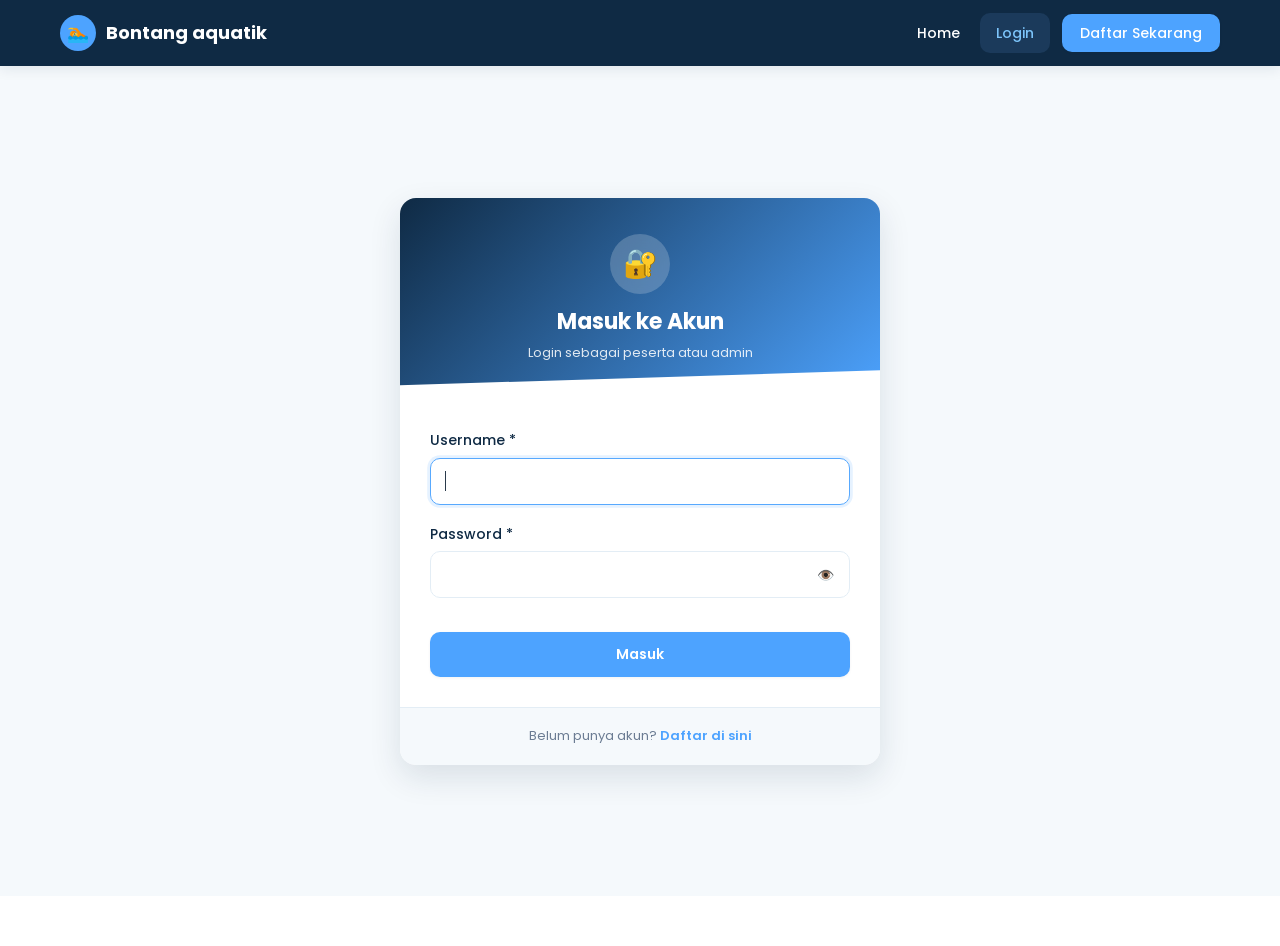
==== admin.html @ ef6389ed "initial commit" ====
<!DOCTYPE html>
<html lang="id">
<head>
  <meta charset="UTF-8">
  <meta name="viewport" content="width=device-width, initial-scale=1.0">
  <title>Admin Panel - Bontang aquatik</title>
  <link rel="stylesheet" href="assets/css/global.css">
  <link rel="stylesheet" href="assets/css/navbar.css">
  <link rel="stylesheet" href="assets/css/admin.css">
</head>
<body>

  <div class="admin-dashboard">
    <div class="container">
      <div class="admin-header">
        <div>
          <h1>🛡️ Admin Panel</h1>
          <p>Selamat datang, <span id="admin-username">Admin</span></p>
        </div>
        <button class="btn btn-secondary btn-sm" id="btn-refresh">🔄 Refresh Data</button>
      </div>

      <div class="admin-stats">
        <div class="admin-stat">
          <div class="icon-bg blue">👥</div>
          <div>
            <div class="stat-label">Total Peserta</div>
            <div class="stat-value" id="stat-total-peserta">0</div>
          </div>
        </div>
        <div class="admin-stat">
          <div class="icon-bg green">✅</div>
          <div>
            <div class="stat-label">Peserta Aktif</div>
            <div class="stat-value" id="stat-aktif-peserta">0</div>
          </div>
        </div>
        <div class="admin-stat">
          <div class="icon-bg orange">📅</div>
          <div>
            <div class="stat-label">Total Jadwal</div>
            <div class="stat-value" id="stat-total-jadwal">0</div>
          </div>
        </div>
        <div class="admin-stat">
          <div class="icon-bg purple">📊</div>
          <div>
            <div class="stat-label">Total Kehadiran</div>
            <div class="stat-value" id="stat-total-kehadiran">0</div>
          </div>
        </div>
      </div>

      <div class="tabs">
        <button class="tab-btn active" data-tab="peserta">👥 Data Peserta</button>
        <button class="tab-btn" data-tab="jadwal">📅 Jadwal Pelatihan</button>
        <button class="tab-btn" data-tab="kehadiran">📊 Data Kehadiran</button>
      </div>

      <!-- TAB PESERTA -->
      <div class="tab-content active" id="tab-peserta">
        <div class="toolbar">
          <div class="toolbar-left">
            <input type="text" id="search-peserta" class="search-input" placeholder="🔍 Cari nama, username, atau kelas...">
          </div>
          <div class="text-muted" style="font-size:13px;">
            Klik tombol ✏️ untuk konfirmasi pendaftaran (kelas, tanggal, pembayaran)
          </div>
        </div>
        <div class="table-wrapper">
          <table class="table">
            <thead>
              <tr>
                <th>ID</th>
                <th>Nama Lengkap</th>
                <th>Username</th>
                <th>WhatsApp</th>
                <th>Kelas</th>
                <th>Tgl Mulai</th>
                <th>Tgl Akhir</th>
                <th>Pembayaran</th>
                <th>Hadir</th>
                <th>Persentase</th>
                <th>Aksi</th>
              </tr>
            </thead>
            <tbody id="tbody-peserta">
              <tr><td colspan="11" style="text-align:center;padding:30px;">Memuat...</td></tr>
            </tbody>
          </table>
        </div>
      </div>

      <!-- TAB JADWAL -->
      <div class="tab-content" id="tab-jadwal">
        <div class="toolbar">
          <div class="toolbar-left">
            <input type="text" id="search-jadwal" class="search-input" placeholder="🔍 Cari kelas, lokasi, status...">
          </div>
          <button class="btn btn-primary btn-sm" id="btn-add-jadwal">➕ Tambah Jadwal</button>
        </div>
        <div class="table-wrapper">
          <table class="table">
            <thead>
              <tr>
                <th>Tanggal</th>
                <th>Pukul</th>
                <th>Kelas</th>
                <th>Lokasi</th>
                <th>Status</th>
                <th>ID Pelatih</th>
                <th>Aksi</th>
              </tr>
            </thead>
            <tbody id="tbody-jadwal">
              <tr><td colspan="7" style="text-align:center;padding:30px;">Memuat...</td></tr>
            </tbody>
          </table>
        </div>
      </div>

      <!-- TAB KEHADIRAN -->
      <div class="tab-content" id="tab-kehadiran">
        <div class="toolbar">
          <div class="toolbar-left">
            <select id="filter-periode" class="filter-select">
              <option value="all">Semua Periode</option>
              <option value="minggu">Minggu Ini</option>
              <option value="bulan">Bulan Ini</option>
              <option value="tahun">Tahun Ini</option>
            </select>
          </div>
        </div>
        <div class="table-wrapper">
          <table class="table">
            <thead>
              <tr>
                <th>Tanggal</th>
                <th>Pukul</th>
                <th>Nama Peserta</th>
                <th>Kelas</th>
                <th>Lokasi</th>
                <th>Status</th>
                <th>Aksi</th>
              </tr>
            </thead>
            <tbody id="tbody-kehadiran">
              <tr><td colspan="7" style="text-align:center;padding:30px;">Memuat...</td></tr>
            </tbody>
          </table>
        </div>
      </div>

    </div>
  </div>

  <script src="assets/js/config.js"></script>
  <script src="assets/js/utils.js"></script>
  <script src="assets/js/auth.js"></script>
  <script src="assets/js/api.js"></script>
  <script src="assets/js/admin.js"></script>
</body>
</html>
---- assets/css/global.css ----
/* ================== GLOBAL STYLES ================== */
@import url('https://fonts.googleapis.com/css2?family=Poppins:wght@300;400;500;600;700;800&display=swap');

:root {
  /* Brand colors */
  --color-primary-dark: #0F2A44;
  --color-primary-mid: #1B3A5B;
  --color-accent: #4DA3FF;
  --color-accent-hover: #3C8CE0;
  --color-accent-soft: #7CC4FA;

  /* Backgrounds */
  --color-bg: #FFFFFF;
  --color-bg-section: #F5F9FC;
  --color-border: #E3EDF5;
  --color-border-hover: #D4E4F0;
  --color-disabled: #C9D6E2;

  /* Text */
  --color-text-main: #2A3A4B;
  --color-text-secondary: #6B7C93;
  --color-text-heading: #0F2A44;
  --color-text-on-dark: #FFFFFF;

  /* Status */
  --color-success: #16a34a;
  --color-warning: #f59e0b;
  --color-danger: #dc2626;

  /* Shadows */
  --shadow-sm: 0 1px 3px rgba(15, 42, 68, 0.06);
  --shadow-md: 0 4px 12px rgba(15, 42, 68, 0.08);
  --shadow-lg: 0 12px 32px rgba(15, 42, 68, 0.12);

  /* Radius */
  --radius-sm: 6px;
  --radius-md: 10px;
  --radius-lg: 16px;

  /* Transition */
  --transition: all 0.25s ease;
}

* { box-sizing: border-box; margin: 0; padding: 0; }

html { scroll-behavior: smooth; }

body {
  font-family: 'Poppins', sans-serif;
  background: var(--color-bg);
  color: var(--color-text-main);
  line-height: 1.6;
  font-size: 15px;
}

h1, h2, h3, h4, h5, h6 {
  color: var(--color-text-heading);
  font-weight: 700;
  line-height: 1.3;
}

a { color: var(--color-accent); text-decoration: none; transition: var(--transition); }
a:hover { color: var(--color-accent-hover); }

img { max-width: 100%; display: block; }

.container {
  max-width: 1200px;
  margin: 0 auto;
  padding: 0 20px;
}

/* ================== BUTTONS ================== */
.btn {
  display: inline-flex;
  align-items: center;
  justify-content: center;
  gap: 8px;
  padding: 12px 24px;
  border: none;
  border-radius: var(--radius-md);
  font-family: inherit;
  font-size: 14px;
  font-weight: 600;
  cursor: pointer;
  transition: var(--transition);
  white-space: nowrap;
}
.btn:focus-visible { outline: 3px solid var(--color-accent-soft); outline-offset: 2px; }
.btn:disabled { background: var(--color-disabled); color: #fff; cursor: not-allowed; }

.btn-primary {
  background: var(--color-accent);
  color: #fff;
  box-shadow: var(--shadow-sm);
}
.btn-primary:hover:not(:disabled) {
  background: var(--color-accent-hover);
  transform: translateY(-1px);
  box-shadow: var(--shadow-md);
}

.btn-secondary {
  background: var(--color-border);
  color: var(--color-primary-dark);
}
.btn-secondary:hover:not(:disabled) { background: var(--color-border-hover); }

.btn-danger { background: var(--color-danger); color: #fff; }
.btn-danger:hover:not(:disabled) { background: #b91c1c; }

.btn-success { background: var(--color-success); color: #fff; }
.btn-success:hover:not(:disabled) { background: #15803d; }

.btn-sm { padding: 6px 14px; font-size: 12px; }
.btn-block { width: 100%; }

/* ================== FORM ================== */
.form-group { margin-bottom: 18px; }
.form-group label {
  display: block;
  margin-bottom: 6px;
  font-weight: 500;
  color: var(--color-text-heading);
  font-size: 14px;
}

.form-control {
  width: 100%;
  padding: 12px 14px;
  border: 1.5px solid var(--color-border);
  border-radius: var(--radius-md);
  font-family: inherit;
  font-size: 14px;
  color: var(--color-text-main);
  background: #fff;
  transition: var(--transition);
}
.form-control:focus {
  outline: none;
  border-color: var(--color-accent);
  box-shadow: 0 0 0 3px rgba(77, 163, 255, 0.15);
}
.form-control:disabled {
  background: var(--color-bg-section);
  color: var(--color-text-secondary);
  cursor: not-allowed;
}

select.form-control { cursor: pointer; }

/* ================== CARDS ================== */
.card {
  background: #fff;
  border: 1px solid var(--color-border);
  border-radius: var(--radius-lg);
  padding: 24px;
  transition: var(--transition);
}
.card:hover { box-shadow: var(--shadow-md); }

/* ================== BADGE ================== */
.badge {
  display: inline-block;
  padding: 4px 10px;
  border-radius: 999px;
  font-size: 11px;
  font-weight: 600;
  text-transform: uppercase;
  letter-spacing: 0.5px;
}
.badge-success { background: #dcfce7; color: #166534; }
.badge-warning { background: #fef3c7; color: #92400e; }
.badge-danger { background: #fee2e2; color: #991b1b; }
.badge-info { background: #dbeafe; color: #1e40af; }

/* ================== TABLE ================== */
.table-wrapper {
  overflow-x: auto;
  background: #fff;
  border: 1px solid var(--color-border);
  border-radius: var(--radius-lg);
}
.table {
  width: 100%;
  border-collapse: collapse;
  font-size: 13px;
}
.table th, .table td {
  padding: 12px 14px;
  text-align: left;
  border-bottom: 1px solid var(--color-border);
}
.table th {
  background: var(--color-bg-section);
  color: var(--color-text-heading);
  font-weight: 600;
  position: sticky;
  top: 0;
  white-space: nowrap;
}
.table tbody tr { transition: var(--transition); }
.table tbody tr:hover { background: var(--color-bg-section); }

/* ================== NOTIFICATION ================== */
#notif-container {
  position: fixed;
  top: 90px;
  right: 20px;
  z-index: 9999;
  display: flex;
  flex-direction: column;
  gap: 10px;
  max-width: 360px;
}
.notif {
  padding: 14px 18px;
  border-radius: var(--radius-md);
  background: #fff;
  box-shadow: var(--shadow-lg);
  border-left: 4px solid var(--color-accent);
  font-size: 14px;
  animation: slideIn 0.3s ease;
}
.notif.success { border-left-color: var(--color-success); }
.notif.error { border-left-color: var(--color-danger); }
.notif.warning { border-left-color: var(--color-warning); }
@keyframes slideIn {
  from { transform: translateX(120%); opacity: 0; }
  to { transform: translateX(0); opacity: 1; }
}
.notif.fadeout { animation: fadeOut 0.3s ease forwards; }
@keyframes fadeOut {
  to { transform: translateX(120%); opacity: 0; }
}

/* ================== LOADING ================== */
.loader-overlay {
  position: fixed;
  inset: 0;
  background: rgba(15, 42, 68, 0.4);
  backdrop-filter: blur(2px);
  display: none;
  align-items: center;
  justify-content: center;
  z-index: 10000;
}
.loader-overlay.active { display: flex; }
.spinner {
  width: 48px;
  height: 48px;
  border: 4px solid #fff;
  border-top-color: var(--color-accent);
  border-radius: 50%;
  animation: spin 0.8s linear infinite;
}
@keyframes spin { to { transform: rotate(360deg); } }

/* ================== MODAL ================== */
.modal-backdrop {
  position: fixed;
  inset: 0;
  background: rgba(15, 42, 68, 0.5);
  display: none;
  align-items: center;
  justify-content: center;
  z-index: 9998;
  padding: 20px;
}
.modal-backdrop.active { display: flex; animation: fadeIn 0.2s ease; }
@keyframes fadeIn { from { opacity: 0; } to { opacity: 1; } }
.modal {
  background: #fff;
  border-radius: var(--radius-lg);
  width: 100%;
  max-width: 540px;
  max-height: 90vh;
  overflow-y: auto;
  animation: slideUp 0.3s ease;
}
@keyframes slideUp {
  from { transform: translateY(30px); opacity: 0; }
  to { transform: translateY(0); opacity: 1; }
}
.modal-header {
  padding: 20px 24px;
  border-bottom: 1px solid var(--color-border);
  display: flex;
  justify-content: space-between;
  align-items: center;
}
.modal-header h3 { font-size: 18px; }
.modal-close {
  background: none;
  border: none;
  font-size: 24px;
  cursor: pointer;
  color: var(--color-text-secondary);
  line-height: 1;
}
.modal-body { padding: 24px; }
.modal-footer {
  padding: 16px 24px;
  border-top: 1px solid var(--color-border);
  display: flex;
  justify-content: flex-end;
  gap: 10px;
}

/* ================== UTILITIES ================== */
.text-center { text-align: center; }
.text-muted { color: var(--color-text-secondary); }
.mt-1 { margin-top: 8px; } .mt-2 { margin-top: 16px; } .mt-3 { margin-top: 24px; } .mt-4 { margin-top: 32px; }
.mb-1 { margin-bottom: 8px; } .mb-2 { margin-bottom: 16px; } .mb-3 { margin-bottom: 24px; } .mb-4 { margin-bottom: 32px; }
.flex { display: flex; }
.flex-between { display: flex; justify-content: space-between; align-items: center; }
.gap-1 { gap: 8px; } .gap-2 { gap: 16px; } .gap-3 { gap: 24px; }
.hidden { display: none !important; }

/* ================== RESPONSIVE ================== */
@media (max-width: 768px) {
  .container { padding: 0 16px; }
  .card { padding: 18px; }
  .modal-body { padding: 18px; }
  body { font-size: 14px; }
  .table th, .table td { padding: 10px; font-size: 12px; }
}
---- assets/css/navbar.css ----
/* ================== NAVBAR ================== */
.navbar {
  position: sticky;
  top: 0;
  z-index: 100;
  background: var(--color-primary-dark);
  color: var(--color-text-on-dark);
  box-shadow: var(--shadow-md);
}

.navbar-inner {
  max-width: 1200px;
  margin: 0 auto;
  padding: 14px 20px;
  display: flex;
  align-items: center;
  justify-content: space-between;
}

.navbar-brand {
  display: flex;
  align-items: center;
  gap: 10px;
  color: #fff;
  font-weight: 700;
  font-size: 18px;
}
.navbar-brand:hover { color: var(--color-accent-soft); }

.navbar-brand-logo {
  width: 36px;
  height: 36px;
  background: var(--color-accent);
  border-radius: 50%;
  display: flex;
  align-items: center;
  justify-content: center;
  font-size: 18px;
}

.navbar-menu {
  display: flex;
  list-style: none;
  gap: 4px;
  align-items: center;
}

.navbar-menu a {
  color: #fff;
  padding: 10px 16px;
  border-radius: var(--radius-md);
  font-size: 14px;
  font-weight: 500;
  transition: var(--transition);
}
.navbar-menu a:hover,
.navbar-menu a.active {
  background: var(--color-primary-mid);
  color: var(--color-accent-soft);
}

.navbar-menu .btn {
  padding: 8px 18px;
  margin-left: 8px;
}

.navbar-toggle {
  display: none;
  background: none;
  border: none;
  color: #fff;
  font-size: 24px;
  cursor: pointer;
  padding: 6px;
}

.user-info {
  display: flex;
  align-items: center;
  gap: 10px;
  color: #fff;
  font-size: 13px;
  padding: 6px 14px;
  background: var(--color-primary-mid);
  border-radius: var(--radius-md);
}
.user-info span { font-weight: 500; }

@media (max-width: 768px) {
  .navbar-toggle { display: block; }
  .navbar-menu {
    display: none;
    position: absolute;
    top: 100%;
    left: 0;
    right: 0;
    flex-direction: column;
    background: var(--color-primary-dark);
    padding: 12px;
    gap: 4px;
    border-top: 1px solid var(--color-primary-mid);
  }
  .navbar-menu.show { display: flex; }
  .navbar-menu a, .navbar-menu .btn { width: 100%; text-align: left; margin: 0; }
  .user-info { width: 100%; justify-content: space-between; }
}

/* ================== FOOTER ================== */
.footer {
  background: var(--color-primary-dark);
  color: #cbd5e1;
  padding: 50px 0 20px;
  margin-top: 80px;
}
.footer-grid {
  display: grid;
  grid-template-columns: 2fr 1fr 1fr;
  gap: 40px;
  margin-bottom: 30px;
}
.footer h4 {
  color: #fff;
  font-size: 14px;
  margin-bottom: 14px;
  text-transform: uppercase;
  letter-spacing: 1px;
}
.footer p, .footer a { color: #cbd5e1; font-size: 13px; line-height: 1.8; }
.footer a:hover { color: var(--color-accent-soft); }
.footer ul { list-style: none; }
.footer-bottom {
  border-top: 1px solid var(--color-primary-mid);
  padding-top: 20px;
  text-align: center;
  font-size: 12px;
  color: #94a3b8;
}
@media (max-width: 768px) {
  .footer-grid { grid-template-columns: 1fr; gap: 24px; }
}
---- assets/css/admin.css ----
/* ================== DASHBOARD ADMIN ================== */
.admin-dashboard {
  min-height: calc(100vh - 70px);
  background: var(--color-bg-section);
  padding: 30px 0 60px;
}

.admin-header {
  background: linear-gradient(135deg, #0F2A44 0%, #1B3A5B 100%);
  color: #fff;
  padding: 26px;
  border-radius: var(--radius-lg);
  margin-bottom: 24px;
  display: flex;
  justify-content: space-between;
  align-items: center;
  flex-wrap: wrap;
  gap: 16px;
}
.admin-header h1 {
  color: #fff;
  font-size: 22px;
  margin-bottom: 4px;
}
.admin-header p { color: rgba(255, 255, 255, 0.8); font-size: 14px; }

/* Tabs */
.tabs {
  display: flex;
  gap: 4px;
  background: #fff;
  padding: 6px;
  border-radius: var(--radius-md);
  border: 1px solid var(--color-border);
  margin-bottom: 24px;
  overflow-x: auto;
}
.tab-btn {
  flex: 1;
  padding: 10px 18px;
  border: none;
  background: transparent;
  color: var(--color-text-secondary);
  font-family: inherit;
  font-size: 14px;
  font-weight: 600;
  border-radius: var(--radius-sm);
  cursor: pointer;
  transition: var(--transition);
  white-space: nowrap;
}
.tab-btn:hover { background: var(--color-bg-section); }
.tab-btn.active {
  background: var(--color-accent);
  color: #fff;
}

.tab-content { display: none; }
.tab-content.active { display: block; animation: fadeIn 0.3s ease; }

/* Toolbar */
.toolbar {
  display: flex;
  justify-content: space-between;
  align-items: center;
  flex-wrap: wrap;
  gap: 14px;
  margin-bottom: 18px;
}
.toolbar-left {
  display: flex;
  gap: 10px;
  align-items: center;
  flex-wrap: wrap;
}
.search-input {
  padding: 9px 14px;
  border: 1.5px solid var(--color-border);
  border-radius: var(--radius-md);
  font-family: inherit;
  font-size: 13px;
  min-width: 240px;
}
.search-input:focus {
  outline: none;
  border-color: var(--color-accent);
}

.filter-select {
  padding: 9px 14px;
  border: 1.5px solid var(--color-border);
  border-radius: var(--radius-md);
  font-family: inherit;
  font-size: 13px;
  background: #fff;
  cursor: pointer;
}

/* Action buttons in table */
.action-btns {
  display: flex;
  gap: 6px;
}
.icon-btn {
  width: 30px;
  height: 30px;
  border: none;
  border-radius: 6px;
  cursor: pointer;
  display: inline-flex;
  align-items: center;
  justify-content: center;
  font-size: 14px;
  transition: var(--transition);
}
.icon-btn.edit { background: #dbeafe; color: #1e40af; }
.icon-btn.edit:hover { background: #bfdbfe; }
.icon-btn.delete { background: #fee2e2; color: #991b1b; }
.icon-btn.delete:hover { background: #fecaca; }

/* Persentase bar di tabel */
.persen-cell {
  display: flex;
  align-items: center;
  gap: 8px;
  min-width: 110px;
}
.persen-bar {
  flex: 1;
  height: 6px;
  background: var(--color-border);
  border-radius: 999px;
  overflow: hidden;
}
.persen-fill {
  height: 100%;
  border-radius: 999px;
}
.persen-fill.high { background: var(--color-success); }
.persen-fill.mid { background: var(--color-warning); }
.persen-fill.low { background: var(--color-danger); }
.persen-text { font-size: 12px; font-weight: 600; min-width: 36px; }

/* Stats untuk admin */
.admin-stats {
  display: grid;
  grid-template-columns: repeat(4, 1fr);
  gap: 16px;
  margin-bottom: 24px;
}
.admin-stat {
  background: #fff;
  border: 1px solid var(--color-border);
  border-radius: var(--radius-md);
  padding: 18px;
  display: flex;
  align-items: center;
  gap: 14px;
}
.admin-stat .icon-bg {
  width: 48px;
  height: 48px;
  border-radius: 12px;
  display: flex;
  align-items: center;
  justify-content: center;
  font-size: 22px;
}
.admin-stat .icon-bg.blue { background: rgba(77, 163, 255, 0.15); color: var(--color-accent); }
.admin-stat .icon-bg.green { background: rgba(22, 163, 74, 0.15); color: var(--color-success); }
.admin-stat .icon-bg.orange { background: rgba(245, 158, 11, 0.15); color: var(--color-warning); }
.admin-stat .icon-bg.purple { background: rgba(147, 51, 234, 0.15); color: #9333ea; }
.admin-stat .stat-label { font-size: 12px; color: var(--color-text-secondary); }
.admin-stat .stat-value { font-size: 22px; font-weight: 700; color: var(--color-text-heading); }

@media (max-width: 768px) {
  .admin-stats { grid-template-columns: repeat(2, 1fr); }
  .toolbar { flex-direction: column; align-items: stretch; }
  .search-input { min-width: 0; width: 100%; }
}
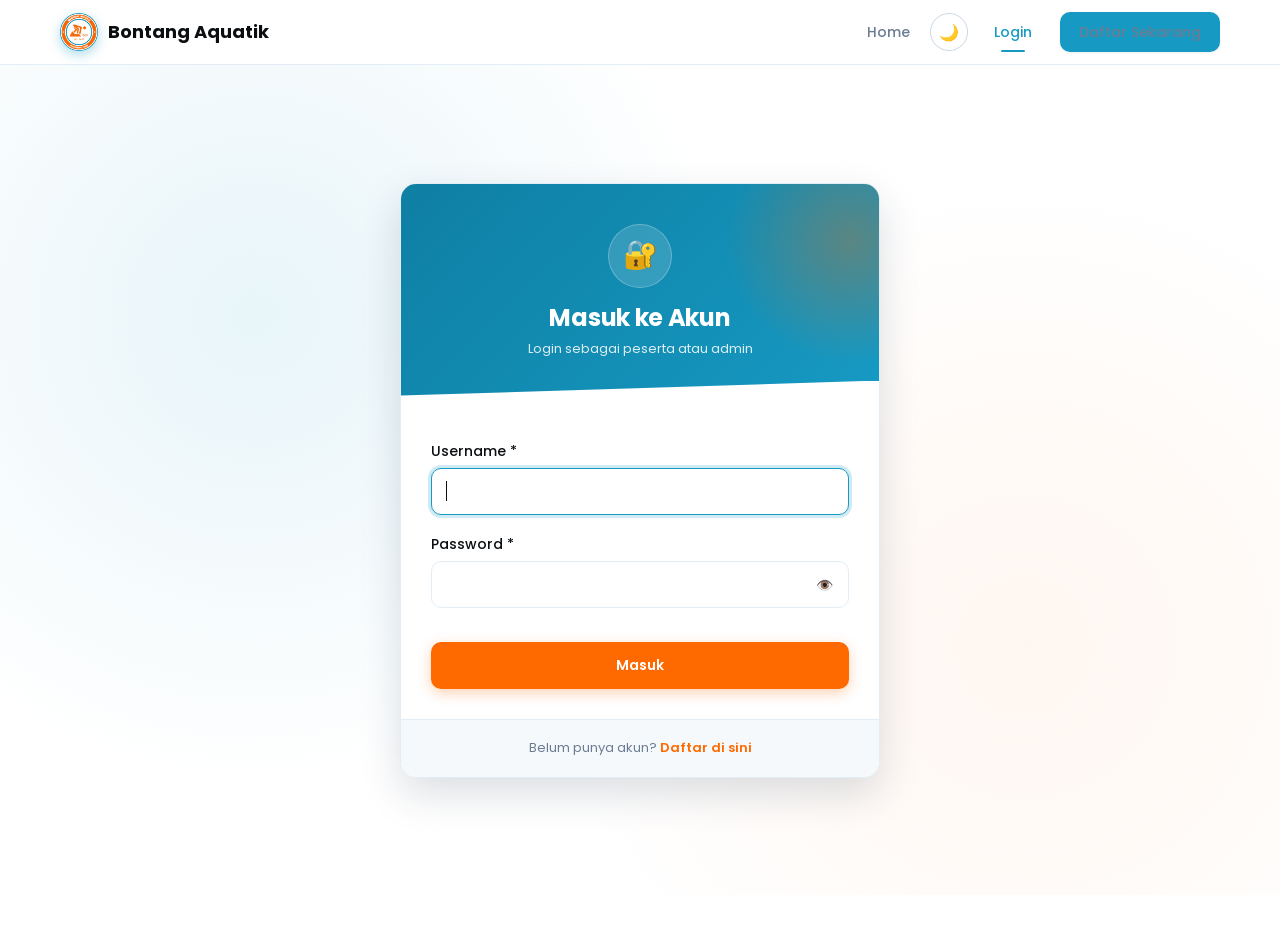
==== commit 5d53529b: "Update Bontang Aquatik" ====
--- a/admin.html
+++ b/admin.html
@@ -3,7 +3,7 @@
 <head>
   <meta charset="UTF-8">
   <meta name="viewport" content="width=device-width, initial-scale=1.0">
-  <title>Admin Panel - Bontang aquatik</title>
+  <title>Admin Panel - Bontang Aquatik</title>
   <link rel="stylesheet" href="assets/css/global.css">
   <link rel="stylesheet" href="assets/css/navbar.css">
   <link rel="stylesheet" href="assets/css/admin.css">
@@ -14,10 +14,10 @@
     <div class="container">
       <div class="admin-header">
         <div>
-          <h1>🛡️ Admin Panel</h1>
+          <h1>Admin Panel</h1>
           <p>Selamat datang, <span id="admin-username">Admin</span></p>
         </div>
-        <button class="btn btn-secondary btn-sm" id="btn-refresh">🔄 Refresh Data</button>
+        <button class="btn btn-secondary btn-sm" id="btn-refresh">Refresh Data</button>
       </div>
 
       <div class="admin-stats">
--- a/assets/css/global.css
+++ b/assets/css/global.css
@@ -1,46 +1,140 @@
-/* ================== GLOBAL STYLES ================== */
+/* ================== GLOBAL STYLES — Dual Theme (Light + Dark) ================== */
 @import url('https://fonts.googleapis.com/css2?family=Poppins:wght@300;400;500;600;700;800&display=swap');
 
-:root {
-  /* Brand colors */
-  --color-primary-dark: #0F2A44;
-  --color-primary-mid: #1B3A5B;
-  --color-accent: #4DA3FF;
-  --color-accent-hover: #3C8CE0;
-  --color-accent-soft: #7CC4FA;
-
-  /* Backgrounds */
+/* =========================================================
+   LIGHT THEME (default)
+   ========================================================= */
+:root,
+[data-theme="light"] {
+  /* Brand — Primary (Aqua Blue) */
+  --color-primary: #169AC4;
+  --color-primary-dark: #0F7FA3;
+  --color-primary-light: #E6F6FB;
+
+  /* Accent — Orange CTA */
+  --color-accent: #FF6A00;
+  --color-accent-hover: #E65C00;
+  --color-accent-soft: #FFF1E8;
+
+  /* Surfaces */
   --color-bg: #FFFFFF;
   --color-bg-section: #F5F9FC;
+  --color-card: #FFFFFF;
+  --color-card-hover: #F8FBFD;
   --color-border: #E3EDF5;
-  --color-border-hover: #D4E4F0;
-  --color-disabled: #C9D6E2;
-
-  /* Text */
+  --color-border-strong: #C9D6E2;
+  --color-disabled-bg: #E3EDF5;
+  --color-disabled-text: #6B7280;
+
+  /* Text Hierarchy */
+  --color-text-heading: #0B0F12;
   --color-text-main: #2A3A4B;
   --color-text-secondary: #6B7C93;
-  --color-text-heading: #0F2A44;
-  --color-text-on-dark: #FFFFFF;
+  --color-text-subheading: #169AC4;
+  --color-text-highlight: #FF6A00;
+  --color-text-on-primary: #FFFFFF;
+
+  /* Hero / dashboard headers — gradient adaptif */
+  --gradient-hero: linear-gradient(135deg, #0F7FA3 0%, #169AC4 100%);
+  --gradient-header: linear-gradient(135deg, #0F7FA3 0%, #169AC4 100%);
 
   /* Status */
-  --color-success: #16a34a;
-  --color-warning: #f59e0b;
-  --color-danger: #dc2626;
+  --color-success: #16A34A;
+  --color-warning: #F59E0B;
+  --color-danger: #DC2626;
+  --badge-success-bg: #DCFCE7; --badge-success-text: #166534; --badge-success-border: #86EFAC;
+  --badge-warning-bg: #FEF3C7; --badge-warning-text: #92400E; --badge-warning-border: #FCD34D;
+  --badge-danger-bg:  #FEE2E2; --badge-danger-text:  #991B1B; --badge-danger-border:  #FCA5A5;
+  --badge-info-bg:    #DBEAFE; --badge-info-text:    #1E40AF; --badge-info-border:    #93C5FD;
 
   /* Shadows */
-  --shadow-sm: 0 1px 3px rgba(15, 42, 68, 0.06);
-  --shadow-md: 0 4px 12px rgba(15, 42, 68, 0.08);
-  --shadow-lg: 0 12px 32px rgba(15, 42, 68, 0.12);
-
-  /* Radius */
-  --radius-sm: 6px;
-  --radius-md: 10px;
-  --radius-lg: 16px;
-
-  /* Transition */
-  --transition: all 0.25s ease;
-}
-
+  --shadow-sm: 0 1px 3px rgba(15, 42, 68, 0.08);
+  --shadow-md: 0 4px 16px rgba(15, 42, 68, 0.10);
+  --shadow-lg: 0 16px 40px rgba(15, 42, 68, 0.15);
+  --shadow-glow: 0 0 0 3px rgba(22, 154, 196, 0.20);
+  --shadow-glow-accent: 0 0 0 3px rgba(255, 106, 0, 0.20);
+
+  /* Loader/modal overlay */
+  --overlay-bg: rgba(11, 15, 18, 0.45);
+
+  /* Tinted overlays untuk auth-page background */
+  --auth-overlay-1: rgba(22, 154, 196, 0.10);
+  --auth-overlay-2: rgba(255, 106, 0, 0.06);
+
+  /* Calendar/time picker icon — di light mode tidak perlu invert */
+  --picker-filter: none;
+  --picker-filter-hover: none;
+
+  color-scheme: light;
+}
+
+/* =========================================================
+   DARK THEME
+   ========================================================= */
+[data-theme="dark"] {
+  /* Brand */
+  --color-primary: #38BDF8;          /* sedikit lebih cerah agar kontras di dark */
+  --color-primary-dark: #169AC4;
+  --color-primary-light: rgba(22, 154, 196, 0.15);
+
+  /* Accent */
+  --color-accent: #FF6A00;
+  --color-accent-hover: #FF8124;
+  --color-accent-soft: rgba(255, 106, 0, 0.12);
+
+  /* Surfaces */
+  --color-bg: #0B0F12;
+  --color-bg-section: #11161B;
+  --color-card: #1A1F24;
+  --color-card-hover: #20262C;
+  --color-border: #2A3137;
+  --color-border-strong: #3A434B;
+  --color-disabled-bg: #2A3137;
+  --color-disabled-text: #6B7280;
+
+  /* Text */
+  --color-text-heading: #FFFFFF;
+  --color-text-main: #E5E7EB;
+  --color-text-secondary: #A0AEC0;
+  --color-text-subheading: #38BDF8;
+  --color-text-highlight: #FF6A00;
+  --color-text-on-primary: #FFFFFF;
+
+  /* Gradients di dark mode lebih dalam */
+  --gradient-hero: linear-gradient(135deg, #0B0F12 0%, #0F7FA3 100%);
+  --gradient-header: linear-gradient(135deg, #0B0F12 0%, #0F7FA3 100%);
+
+  /* Status (lebih bright agar pop di dark) */
+  --color-success: #22C55E;
+  --color-warning: #F59E0B;
+  --color-danger: #EF4444;
+  --badge-success-bg: rgba(34, 197, 94, 0.15);  --badge-success-text: #4ADE80;  --badge-success-border: rgba(34, 197, 94, 0.30);
+  --badge-warning-bg: rgba(245, 158, 11, 0.15); --badge-warning-text: #FBBF24;  --badge-warning-border: rgba(245, 158, 11, 0.30);
+  --badge-danger-bg:  rgba(239, 68, 68, 0.15);  --badge-danger-text:  #F87171;  --badge-danger-border:  rgba(239, 68, 68, 0.30);
+  --badge-info-bg:    rgba(56, 189, 248, 0.15); --badge-info-text:    #38BDF8;  --badge-info-border:    rgba(56, 189, 248, 0.30);
+
+  /* Shadows */
+  --shadow-sm: 0 1px 3px rgba(0, 0, 0, 0.4);
+  --shadow-md: 0 4px 16px rgba(0, 0, 0, 0.45);
+  --shadow-lg: 0 16px 40px rgba(0, 0, 0, 0.55);
+  --shadow-glow: 0 0 0 3px rgba(56, 189, 248, 0.25);
+  --shadow-glow-accent: 0 0 0 3px rgba(255, 106, 0, 0.25);
+
+  --overlay-bg: rgba(0, 0, 0, 0.7);
+
+  --auth-overlay-1: rgba(22, 154, 196, 0.15);
+  --auth-overlay-2: rgba(255, 106, 0, 0.08);
+
+  /* Date/time picker icon di-invert agar terlihat di dark */
+  --picker-filter: invert(1) opacity(0.6);
+  --picker-filter-hover: invert(1) opacity(1);
+
+  color-scheme: dark;
+}
+
+/* =========================================================
+   BASE RESET
+   ========================================================= */
 * { box-sizing: border-box; margin: 0; padding: 0; }
 
 html { scroll-behavior: smooth; }
@@ -51,6 +145,8 @@
   color: var(--color-text-main);
   line-height: 1.6;
   font-size: 15px;
+  min-height: 100vh;
+  transition: background-color 0.3s ease, color 0.3s ease;
 }
 
 h1, h2, h3, h4, h5, h6 {
@@ -59,8 +155,8 @@
   line-height: 1.3;
 }
 
-a { color: var(--color-accent); text-decoration: none; transition: var(--transition); }
-a:hover { color: var(--color-accent-hover); }
+a { color: var(--color-primary); text-decoration: none; transition: var(--transition); }
+a:hover { color: var(--color-accent); }
 
 img { max-width: 100%; display: block; }
 
@@ -70,14 +166,25 @@
   padding: 0 20px;
 }
 
-/* ================== BUTTONS ================== */
+::selection { background: var(--color-primary); color: #fff; }
+
+:root {
+  --radius-sm: 6px;
+  --radius-md: 10px;
+  --radius-lg: 16px;
+  --transition: all 0.25s ease;
+}
+
+/* =========================================================
+   BUTTONS
+   ========================================================= */
 .btn {
   display: inline-flex;
   align-items: center;
   justify-content: center;
   gap: 8px;
   padding: 12px 24px;
-  border: none;
+  border: 1.5px solid transparent;
   border-radius: var(--radius-md);
   font-family: inherit;
   font-size: 14px;
@@ -86,36 +193,58 @@
   transition: var(--transition);
   white-space: nowrap;
 }
-.btn:focus-visible { outline: 3px solid var(--color-accent-soft); outline-offset: 2px; }
-.btn:disabled { background: var(--color-disabled); color: #fff; cursor: not-allowed; }
+.btn:focus-visible { outline: none; box-shadow: var(--shadow-glow); }
+.btn:disabled {
+  background: var(--color-disabled-bg);
+  color: var(--color-disabled-text);
+  border-color: transparent;
+  cursor: not-allowed;
+}
 
 .btn-primary {
+  background: var(--color-primary);
+  color: #fff;
+  box-shadow: var(--shadow-sm);
+}
+.btn-primary:hover:not(:disabled) {
+  background: var(--color-primary-dark);
+  transform: translateY(-1px);
+  box-shadow: var(--shadow-md);
+}
+
+.btn-secondary {
+  background: transparent;
+  color: var(--color-primary);
+  border-color: var(--color-primary);
+}
+.btn-secondary:hover:not(:disabled) {
+  background: var(--color-primary);
+  color: #fff;
+}
+
+.btn-accent {
   background: var(--color-accent);
   color: #fff;
-  box-shadow: var(--shadow-sm);
-}
-.btn-primary:hover:not(:disabled) {
+  box-shadow: 0 4px 14px rgba(255, 106, 0, 0.30);
+}
+.btn-accent:hover:not(:disabled) {
   background: var(--color-accent-hover);
   transform: translateY(-1px);
-  box-shadow: var(--shadow-md);
-}
-
-.btn-secondary {
-  background: var(--color-border);
-  color: var(--color-primary-dark);
-}
-.btn-secondary:hover:not(:disabled) { background: var(--color-border-hover); }
+  box-shadow: 0 6px 20px rgba(255, 106, 0, 0.40);
+}
 
 .btn-danger { background: var(--color-danger); color: #fff; }
-.btn-danger:hover:not(:disabled) { background: #b91c1c; }
+.btn-danger:hover:not(:disabled) { background: #B91C1C; }
 
 .btn-success { background: var(--color-success); color: #fff; }
-.btn-success:hover:not(:disabled) { background: #15803d; }
+.btn-success:hover:not(:disabled) { background: #15803D; }
 
 .btn-sm { padding: 6px 14px; font-size: 12px; }
 .btn-block { width: 100%; }
 
-/* ================== FORM ================== */
+/* =========================================================
+   FORM
+   ========================================================= */
 .form-group { margin-bottom: 18px; }
 .form-group label {
   display: block;
@@ -132,34 +261,60 @@
   border-radius: var(--radius-md);
   font-family: inherit;
   font-size: 14px;
-  color: var(--color-text-main);
-  background: #fff;
+  color: var(--color-text-heading);
+  background: var(--color-card);
   transition: var(--transition);
 }
+.form-control::placeholder { color: var(--color-text-secondary); opacity: 0.7; }
 .form-control:focus {
   outline: none;
-  border-color: var(--color-accent);
-  box-shadow: 0 0 0 3px rgba(77, 163, 255, 0.15);
+  border-color: var(--color-primary);
+  box-shadow: var(--shadow-glow);
 }
 .form-control:disabled {
-  background: var(--color-bg-section);
-  color: var(--color-text-secondary);
+  background: var(--color-disabled-bg);
+  color: var(--color-disabled-text);
   cursor: not-allowed;
 }
 
 select.form-control { cursor: pointer; }
 
-/* ================== CARDS ================== */
+input[type="date"]::-webkit-calendar-picker-indicator,
+input[type="time"]::-webkit-calendar-picker-indicator {
+  filter: var(--picker-filter);
+  cursor: pointer;
+}
+input[type="date"]::-webkit-calendar-picker-indicator:hover,
+input[type="time"]::-webkit-calendar-picker-indicator:hover {
+  filter: var(--picker-filter-hover);
+}
+
+input[type="checkbox"] {
+  width: 18px;
+  height: 18px;
+  accent-color: var(--color-primary);
+  cursor: pointer;
+}
+
+/* =========================================================
+   CARDS
+   ========================================================= */
 .card {
-  background: #fff;
+  background: var(--color-card);
   border: 1px solid var(--color-border);
   border-radius: var(--radius-lg);
   padding: 24px;
   transition: var(--transition);
 }
-.card:hover { box-shadow: var(--shadow-md); }
-
-/* ================== BADGE ================== */
+.card:hover {
+  border-color: var(--color-primary);
+  box-shadow: var(--shadow-md);
+  transform: translateY(-2px);
+}
+
+/* =========================================================
+   BADGE
+   ========================================================= */
 .badge {
   display: inline-block;
   padding: 4px 10px;
@@ -168,16 +323,19 @@
   font-weight: 600;
   text-transform: uppercase;
   letter-spacing: 0.5px;
-}
-.badge-success { background: #dcfce7; color: #166534; }
-.badge-warning { background: #fef3c7; color: #92400e; }
-.badge-danger { background: #fee2e2; color: #991b1b; }
-.badge-info { background: #dbeafe; color: #1e40af; }
-
-/* ================== TABLE ================== */
+  border: 1px solid transparent;
+}
+.badge-success { background: var(--badge-success-bg); color: var(--badge-success-text); border-color: var(--badge-success-border); }
+.badge-warning { background: var(--badge-warning-bg); color: var(--badge-warning-text); border-color: var(--badge-warning-border); }
+.badge-danger  { background: var(--badge-danger-bg);  color: var(--badge-danger-text);  border-color: var(--badge-danger-border); }
+.badge-info    { background: var(--badge-info-bg);    color: var(--badge-info-text);    border-color: var(--badge-info-border); }
+
+/* =========================================================
+   TABLE
+   ========================================================= */
 .table-wrapper {
   overflow-x: auto;
-  background: #fff;
+  background: var(--color-card);
   border: 1px solid var(--color-border);
   border-radius: var(--radius-lg);
 }
@@ -190,19 +348,26 @@
   padding: 12px 14px;
   text-align: left;
   border-bottom: 1px solid var(--color-border);
+  color: var(--color-text-main);
 }
 .table th {
   background: var(--color-bg-section);
-  color: var(--color-text-heading);
+  color: var(--color-primary);
   font-weight: 600;
   position: sticky;
   top: 0;
   white-space: nowrap;
+  text-transform: uppercase;
+  font-size: 11px;
+  letter-spacing: 0.5px;
 }
 .table tbody tr { transition: var(--transition); }
-.table tbody tr:hover { background: var(--color-bg-section); }
-
-/* ================== NOTIFICATION ================== */
+.table tbody tr:hover { background: var(--color-card-hover); }
+.table tbody tr:hover td { color: var(--color-text-heading); }
+
+/* =========================================================
+   NOTIFICATION
+   ========================================================= */
 #notif-container {
   position: fixed;
   top: 90px;
@@ -216,15 +381,17 @@
 .notif {
   padding: 14px 18px;
   border-radius: var(--radius-md);
-  background: #fff;
+  background: var(--color-card);
+  color: var(--color-text-heading);
   box-shadow: var(--shadow-lg);
-  border-left: 4px solid var(--color-accent);
+  border: 1px solid var(--color-border);
+  border-left: 4px solid var(--color-primary);
   font-size: 14px;
   animation: slideIn 0.3s ease;
 }
 .notif.success { border-left-color: var(--color-success); }
-.notif.error { border-left-color: var(--color-danger); }
-.notif.warning { border-left-color: var(--color-warning); }
+.notif.error   { border-left-color: var(--color-danger); }
+.notif.warning { border-left-color: var(--color-accent); }
 @keyframes slideIn {
   from { transform: translateX(120%); opacity: 0; }
   to { transform: translateX(0); opacity: 1; }
@@ -234,12 +401,14 @@
   to { transform: translateX(120%); opacity: 0; }
 }
 
-/* ================== LOADING ================== */
+/* =========================================================
+   LOADING
+   ========================================================= */
 .loader-overlay {
   position: fixed;
   inset: 0;
-  background: rgba(15, 42, 68, 0.4);
-  backdrop-filter: blur(2px);
+  background: var(--overlay-bg);
+  backdrop-filter: blur(4px);
   display: none;
   align-items: center;
   justify-content: center;
@@ -249,18 +418,22 @@
 .spinner {
   width: 48px;
   height: 48px;
-  border: 4px solid #fff;
-  border-top-color: var(--color-accent);
+  border: 4px solid var(--color-border);
+  border-top-color: var(--color-primary);
+  border-right-color: var(--color-accent);
   border-radius: 50%;
   animation: spin 0.8s linear infinite;
 }
 @keyframes spin { to { transform: rotate(360deg); } }
 
-/* ================== MODAL ================== */
+/* =========================================================
+   MODAL
+   ========================================================= */
 .modal-backdrop {
   position: fixed;
   inset: 0;
-  background: rgba(15, 42, 68, 0.5);
+  background: var(--overlay-bg);
+  backdrop-filter: blur(6px);
   display: none;
   align-items: center;
   justify-content: center;
@@ -270,13 +443,15 @@
 .modal-backdrop.active { display: flex; animation: fadeIn 0.2s ease; }
 @keyframes fadeIn { from { opacity: 0; } to { opacity: 1; } }
 .modal {
-  background: #fff;
+  background: var(--color-card);
+  border: 1px solid var(--color-border);
   border-radius: var(--radius-lg);
   width: 100%;
   max-width: 540px;
   max-height: 90vh;
   overflow-y: auto;
   animation: slideUp 0.3s ease;
+  box-shadow: var(--shadow-lg);
 }
 @keyframes slideUp {
   from { transform: translateY(30px); opacity: 0; }
@@ -289,7 +464,7 @@
   justify-content: space-between;
   align-items: center;
 }
-.modal-header h3 { font-size: 18px; }
+.modal-header h3 { font-size: 18px; color: var(--color-text-heading); }
 .modal-close {
   background: none;
   border: none;
@@ -297,8 +472,11 @@
   cursor: pointer;
   color: var(--color-text-secondary);
   line-height: 1;
-}
+  transition: var(--transition);
+}
+.modal-close:hover { color: var(--color-accent); }
 .modal-body { padding: 24px; }
+.modal-body p { color: var(--color-text-main); }
 .modal-footer {
   padding: 16px 24px;
   border-top: 1px solid var(--color-border);
@@ -307,9 +485,62 @@
   gap: 10px;
 }
 
-/* ================== UTILITIES ================== */
+/* =========================================================
+   SCROLLBAR
+   ========================================================= */
+::-webkit-scrollbar { width: 10px; height: 10px; }
+::-webkit-scrollbar-track { background: var(--color-bg-section); }
+::-webkit-scrollbar-thumb { background: var(--color-border-strong); border-radius: 10px; }
+::-webkit-scrollbar-thumb:hover { background: var(--color-primary); }
+
+/* =========================================================
+   THEME TOGGLE BUTTON (di navbar)
+   ========================================================= */
+.theme-toggle {
+  width: 38px;
+  height: 38px;
+  border: 1px solid var(--color-border-strong);
+  background: transparent;
+  color: var(--color-text-heading);
+  border-radius: 50%;
+  cursor: pointer;
+  display: inline-flex;
+  align-items: center;
+  justify-content: center;
+  font-size: 16px;
+  transition: var(--transition);
+  margin-right: 6px;
+  flex-shrink: 0;
+}
+.theme-toggle:hover {
+  background: var(--color-primary);
+  border-color: var(--color-primary);
+  color: #fff;
+  transform: rotate(15deg);
+}
+.theme-toggle:focus-visible {
+  outline: none;
+  box-shadow: var(--shadow-glow);
+}
+
+/* Saat di hero/dashboard header (yg gelap), warna toggle di-override agar terlihat */
+.navbar .theme-toggle {
+  border-color: rgba(255, 255, 255, 0.25);
+  color: #fff;
+}
+[data-theme="light"] .navbar .theme-toggle {
+  border-color: var(--color-border-strong);
+  color: var(--color-text-heading);
+}
+
+/* =========================================================
+   UTILITIES
+   ========================================================= */
 .text-center { text-align: center; }
 .text-muted { color: var(--color-text-secondary); }
+.text-primary { color: var(--color-primary); }
+.text-accent { color: var(--color-accent); }
+.text-highlight { color: var(--color-text-highlight); }
 .mt-1 { margin-top: 8px; } .mt-2 { margin-top: 16px; } .mt-3 { margin-top: 24px; } .mt-4 { margin-top: 32px; }
 .mb-1 { margin-bottom: 8px; } .mb-2 { margin-bottom: 16px; } .mb-3 { margin-bottom: 24px; } .mb-4 { margin-bottom: 32px; }
 .flex { display: flex; }
@@ -317,7 +548,9 @@
 .gap-1 { gap: 8px; } .gap-2 { gap: 16px; } .gap-3 { gap: 24px; }
 .hidden { display: none !important; }
 
-/* ================== RESPONSIVE ================== */
+/* =========================================================
+   RESPONSIVE
+   ========================================================= */
 @media (max-width: 768px) {
   .container { padding: 0 16px; }
   .card { padding: 18px; }
--- a/assets/css/navbar.css
+++ b/assets/css/navbar.css
@@ -1,17 +1,29 @@
-/* ================== NAVBAR ================== */
+/* ================== NAVBAR — Adaptive Light/Dark ================== */
 .navbar {
   position: sticky;
   top: 0;
   z-index: 100;
-  background: var(--color-primary-dark);
-  color: var(--color-text-on-dark);
-  box-shadow: var(--shadow-md);
+  background: var(--color-card);
+  backdrop-filter: blur(12px);
+  -webkit-backdrop-filter: blur(12px);
+  color: var(--color-text-heading);
+  border-bottom: 1px solid var(--color-border);
+  transition: background-color 0.3s ease, border-color 0.3s ease;
+}
+
+/* Dark mode: navbar lebih translucent */
+[data-theme="dark"] .navbar {
+  background: rgba(11, 15, 18, 0.85);
+}
+/* Light mode: navbar full putih dengan blur */
+[data-theme="light"] .navbar {
+  background: rgba(255, 255, 255, 0.92);
 }
 
 .navbar-inner {
   max-width: 1200px;
   margin: 0 auto;
-  padding: 14px 20px;
+  padding: 12px 20px;
   display: flex;
   align-items: center;
   justify-content: space-between;
@@ -21,21 +33,22 @@
   display: flex;
   align-items: center;
   gap: 10px;
-  color: #fff;
+  color: var(--color-text-heading);
   font-weight: 700;
   font-size: 18px;
 }
-.navbar-brand:hover { color: var(--color-accent-soft); }
+.navbar-brand:hover { color: var(--color-primary); }
 
 .navbar-brand-logo {
-  width: 36px;
-  height: 36px;
-  background: var(--color-accent);
+  width: 38px;
+  height: 38px;
+  background: linear-gradient(135deg, var(--color-primary) 0%, var(--color-primary-dark) 100%);
   border-radius: 50%;
   display: flex;
   align-items: center;
   justify-content: center;
   font-size: 18px;
+  box-shadow: 0 4px 12px rgba(22, 154, 196, 0.35);
 }
 
 .navbar-menu {
@@ -46,17 +59,28 @@
 }
 
 .navbar-menu a {
-  color: #fff;
+  color: var(--color-text-secondary);
   padding: 10px 16px;
   border-radius: var(--radius-md);
   font-size: 14px;
   font-weight: 500;
   transition: var(--transition);
+  position: relative;
 }
-.navbar-menu a:hover,
+.navbar-menu a:hover { color: var(--color-accent); }
 .navbar-menu a.active {
-  background: var(--color-primary-mid);
-  color: var(--color-accent-soft);
+  color: var(--color-primary);
+}
+.navbar-menu a.active::after {
+  content: '';
+  position: absolute;
+  bottom: 0;
+  left: 50%;
+  transform: translateX(-50%);
+  width: 24px;
+  height: 2px;
+  background: var(--color-primary);
+  border-radius: 2px;
 }
 
 .navbar-menu .btn {
@@ -68,23 +92,36 @@
   display: none;
   background: none;
   border: none;
-  color: #fff;
+  color: var(--color-text-heading);
   font-size: 24px;
   cursor: pointer;
   padding: 6px;
 }
+.navbar-toggle:hover { color: var(--color-accent); }
 
 .user-info {
   display: flex;
   align-items: center;
   gap: 10px;
-  color: #fff;
+  color: var(--color-text-heading);
   font-size: 13px;
   padding: 6px 14px;
-  background: var(--color-primary-mid);
+  background: var(--color-bg-section);
+  border: 1px solid var(--color-border);
   border-radius: var(--radius-md);
 }
 .user-info span { font-weight: 500; }
+
+/* Theme toggle di dalam navbar — override warna agar konsisten */
+.navbar .theme-toggle {
+  border-color: var(--color-border-strong);
+  color: var(--color-text-heading);
+}
+.navbar .theme-toggle:hover {
+  background: var(--color-primary);
+  border-color: var(--color-primary);
+  color: #fff;
+}
 
 @media (max-width: 768px) {
   .navbar-toggle { display: block; }
@@ -95,23 +132,29 @@
     left: 0;
     right: 0;
     flex-direction: column;
-    background: var(--color-primary-dark);
+    background: var(--color-bg);
     padding: 12px;
     gap: 4px;
-    border-top: 1px solid var(--color-primary-mid);
+    border-top: 1px solid var(--color-border);
+    border-bottom: 1px solid var(--color-border);
   }
   .navbar-menu.show { display: flex; }
   .navbar-menu a, .navbar-menu .btn { width: 100%; text-align: left; margin: 0; }
+  .navbar-menu a.active::after { display: none; }
   .user-info { width: 100%; justify-content: space-between; }
+  .navbar-menu .theme-toggle { width: 100%; border-radius: var(--radius-md); height: 42px; }
 }
 
 /* ================== FOOTER ================== */
 .footer {
-  background: var(--color-primary-dark);
-  color: #cbd5e1;
+  background: var(--color-bg-section);
+  color: var(--color-text-secondary);
   padding: 50px 0 20px;
   margin-top: 80px;
+  border-top: 1px solid var(--color-border);
 }
+[data-theme="dark"] .footer { background: var(--color-bg); }
+
 .footer-grid {
   display: grid;
   grid-template-columns: 2fr 1fr 1fr;
@@ -119,21 +162,25 @@
   margin-bottom: 30px;
 }
 .footer h4 {
-  color: #fff;
-  font-size: 14px;
+  color: var(--color-primary);
+  font-size: 13px;
   margin-bottom: 14px;
   text-transform: uppercase;
-  letter-spacing: 1px;
+  letter-spacing: 1.5px;
 }
-.footer p, .footer a { color: #cbd5e1; font-size: 13px; line-height: 1.8; }
-.footer a:hover { color: var(--color-accent-soft); }
+.footer p, .footer a, .footer li {
+  color: var(--color-text-secondary);
+  font-size: 13px;
+  line-height: 1.9;
+}
+.footer a:hover { color: var(--color-accent); }
 .footer ul { list-style: none; }
 .footer-bottom {
-  border-top: 1px solid var(--color-primary-mid);
+  border-top: 1px solid var(--color-border);
   padding-top: 20px;
   text-align: center;
   font-size: 12px;
-  color: #94a3b8;
+  color: var(--color-disabled-text);
 }
 @media (max-width: 768px) {
   .footer-grid { grid-template-columns: 1fr; gap: 24px; }
--- a/assets/css/admin.css
+++ b/assets/css/admin.css
@@ -1,14 +1,14 @@
-/* ================== DASHBOARD ADMIN ================== */
+/* ================== DASHBOARD ADMIN — Adaptive ================== */
 .admin-dashboard {
   min-height: calc(100vh - 70px);
-  background: var(--color-bg-section);
+  background: var(--color-bg);
   padding: 30px 0 60px;
 }
 
 .admin-header {
-  background: linear-gradient(135deg, #0F2A44 0%, #1B3A5B 100%);
-  color: #fff;
-  padding: 26px;
+  background: var(--gradient-header);
+  color: #fff;
+  padding: 28px;
   border-radius: var(--radius-lg);
   margin-bottom: 24px;
   display: flex;
@@ -16,19 +16,47 @@
   align-items: center;
   flex-wrap: wrap;
   gap: 16px;
-}
+  position: relative;
+  overflow: hidden;
+  border: 1px solid var(--color-border);
+}
+.admin-header::before {
+  content: '';
+  position: absolute;
+  top: -40%;
+  right: -5%;
+  width: 300px;
+  height: 300px;
+  background: radial-gradient(circle, rgba(255, 106, 0, 0.20) 0%, transparent 65%);
+  pointer-events: none;
+}
+.admin-header > * { position: relative; z-index: 2; }
 .admin-header h1 {
   color: #fff;
-  font-size: 22px;
+  font-size: 24px;
   margin-bottom: 4px;
-}
-.admin-header p { color: rgba(255, 255, 255, 0.8); font-size: 14px; }
+  letter-spacing: -0.3px;
+}
+.admin-header p { color: rgba(255, 255, 255, 0.85); font-size: 14px; }
+.admin-header p span { color: var(--color-accent); font-weight: 600; }
+
+.admin-header .btn-secondary {
+  background: rgba(255, 255, 255, 0.12);
+  border-color: rgba(255, 255, 255, 0.35);
+  color: #fff;
+  backdrop-filter: blur(10px);
+}
+.admin-header .btn-secondary:hover {
+  background: rgba(255, 255, 255, 0.20);
+  border-color: #fff;
+  color: #fff;
+}
 
 /* Tabs */
 .tabs {
   display: flex;
   gap: 4px;
-  background: #fff;
+  background: var(--color-card);
   padding: 6px;
   border-radius: var(--radius-md);
   border: 1px solid var(--color-border);
@@ -37,7 +65,7 @@
 }
 .tab-btn {
   flex: 1;
-  padding: 10px 18px;
+  padding: 11px 18px;
   border: none;
   background: transparent;
   color: var(--color-text-secondary);
@@ -49,10 +77,14 @@
   transition: var(--transition);
   white-space: nowrap;
 }
-.tab-btn:hover { background: var(--color-bg-section); }
+.tab-btn:hover {
+  background: var(--color-bg-section);
+  color: var(--color-text-heading);
+}
 .tab-btn.active {
-  background: var(--color-accent);
-  color: #fff;
+  background: var(--color-primary);
+  color: #fff;
+  box-shadow: 0 4px 12px rgba(22, 154, 196, 0.30);
 }
 
 .tab-content { display: none; }
@@ -73,39 +105,46 @@
   align-items: center;
   flex-wrap: wrap;
 }
-.search-input {
-  padding: 9px 14px;
+.search-input,
+.filter-select {
+  padding: 10px 14px;
   border: 1.5px solid var(--color-border);
   border-radius: var(--radius-md);
   font-family: inherit;
   font-size: 13px;
-  min-width: 240px;
-}
-.search-input:focus {
+  background: var(--color-card);
+  color: var(--color-text-heading);
+  transition: var(--transition);
+}
+.search-input { min-width: 260px; }
+.search-input::placeholder { color: var(--color-text-secondary); }
+.search-input:focus,
+.filter-select:focus {
   outline: none;
+  border-color: var(--color-primary);
+  box-shadow: var(--shadow-glow);
+}
+.filter-select { cursor: pointer; }
+
+#btn-add-jadwal {
+  background: var(--color-accent);
   border-color: var(--color-accent);
-}
-
-.filter-select {
-  padding: 9px 14px;
-  border: 1.5px solid var(--color-border);
-  border-radius: var(--radius-md);
-  font-family: inherit;
-  font-size: 13px;
-  background: #fff;
-  cursor: pointer;
+  color: #fff;
+  box-shadow: 0 4px 12px rgba(255, 106, 0, 0.30);
+}
+#btn-add-jadwal:hover {
+  background: var(--color-accent-hover);
+  border-color: var(--color-accent-hover);
+  color: #fff;
 }
 
 /* Action buttons in table */
-.action-btns {
-  display: flex;
-  gap: 6px;
-}
+.action-btns { display: flex; gap: 6px; }
 .icon-btn {
-  width: 30px;
-  height: 30px;
-  border: none;
-  border-radius: 6px;
+  width: 32px;
+  height: 32px;
+  border: 1px solid transparent;
+  border-radius: 8px;
   cursor: pointer;
   display: inline-flex;
   align-items: center;
@@ -113,10 +152,24 @@
   font-size: 14px;
   transition: var(--transition);
 }
-.icon-btn.edit { background: #dbeafe; color: #1e40af; }
-.icon-btn.edit:hover { background: #bfdbfe; }
-.icon-btn.delete { background: #fee2e2; color: #991b1b; }
-.icon-btn.delete:hover { background: #fecaca; }
+.icon-btn.edit {
+  background: var(--color-primary-light);
+  color: var(--color-primary);
+  border-color: rgba(22, 154, 196, 0.3);
+}
+.icon-btn.edit:hover {
+  background: var(--color-primary);
+  color: #fff;
+}
+.icon-btn.delete {
+  background: var(--badge-danger-bg);
+  color: var(--badge-danger-text);
+  border-color: var(--badge-danger-border);
+}
+.icon-btn.delete:hover {
+  background: var(--color-danger);
+  color: #fff;
+}
 
 /* Persentase bar di tabel */
 .persen-cell {
@@ -128,18 +181,25 @@
 .persen-bar {
   flex: 1;
   height: 6px;
-  background: var(--color-border);
+  background: var(--color-bg-section);
+  border: 1px solid var(--color-border);
   border-radius: 999px;
   overflow: hidden;
 }
 .persen-fill {
   height: 100%;
   border-radius: 999px;
+  transition: width 0.4s ease;
 }
 .persen-fill.high { background: var(--color-success); }
-.persen-fill.mid { background: var(--color-warning); }
-.persen-fill.low { background: var(--color-danger); }
-.persen-text { font-size: 12px; font-weight: 600; min-width: 36px; }
+.persen-fill.mid  { background: var(--color-accent); }
+.persen-fill.low  { background: var(--color-danger); }
+.persen-text {
+  font-size: 12px;
+  font-weight: 700;
+  min-width: 40px;
+  color: var(--color-text-heading);
+}
 
 /* Stats untuk admin */
 .admin-stats {
@@ -149,29 +209,66 @@
   margin-bottom: 24px;
 }
 .admin-stat {
-  background: #fff;
+  background: var(--color-card);
   border: 1px solid var(--color-border);
   border-radius: var(--radius-md);
-  padding: 18px;
+  padding: 20px;
   display: flex;
   align-items: center;
   gap: 14px;
+  transition: var(--transition);
+}
+.admin-stat:hover {
+  border-color: var(--color-primary);
+  transform: translateY(-2px);
+  box-shadow: var(--shadow-md);
 }
 .admin-stat .icon-bg {
-  width: 48px;
-  height: 48px;
+  width: 50px;
+  height: 50px;
   border-radius: 12px;
   display: flex;
   align-items: center;
   justify-content: center;
-  font-size: 22px;
-}
-.admin-stat .icon-bg.blue { background: rgba(77, 163, 255, 0.15); color: var(--color-accent); }
-.admin-stat .icon-bg.green { background: rgba(22, 163, 74, 0.15); color: var(--color-success); }
-.admin-stat .icon-bg.orange { background: rgba(245, 158, 11, 0.15); color: var(--color-warning); }
-.admin-stat .icon-bg.purple { background: rgba(147, 51, 234, 0.15); color: #9333ea; }
-.admin-stat .stat-label { font-size: 12px; color: var(--color-text-secondary); }
-.admin-stat .stat-value { font-size: 22px; font-weight: 700; color: var(--color-text-heading); }
+  font-size: 24px;
+  flex-shrink: 0;
+  border: 1px solid transparent;
+}
+.admin-stat .icon-bg.blue {
+  background: var(--color-primary-light);
+  color: var(--color-primary);
+  border-color: rgba(22, 154, 196, 0.3);
+}
+.admin-stat .icon-bg.green {
+  background: var(--badge-success-bg);
+  color: var(--badge-success-text);
+  border-color: var(--badge-success-border);
+}
+.admin-stat .icon-bg.orange {
+  background: var(--color-accent-soft);
+  color: var(--color-accent);
+  border-color: rgba(255, 106, 0, 0.3);
+}
+.admin-stat .icon-bg.purple {
+  background: rgba(168, 85, 247, 0.15);
+  color: #A855F7;
+  border-color: rgba(168, 85, 247, 0.30);
+}
+[data-theme="dark"] .admin-stat .icon-bg.purple { color: #C084FC; }
+
+.admin-stat .stat-label {
+  font-size: 11px;
+  color: var(--color-text-secondary);
+  text-transform: uppercase;
+  letter-spacing: 0.8px;
+  font-weight: 600;
+}
+.admin-stat .stat-value {
+  font-size: 24px;
+  font-weight: 800;
+  color: var(--color-text-heading);
+  letter-spacing: -0.5px;
+}
 
 @media (max-width: 768px) {
   .admin-stats { grid-template-columns: repeat(2, 1fr); }
